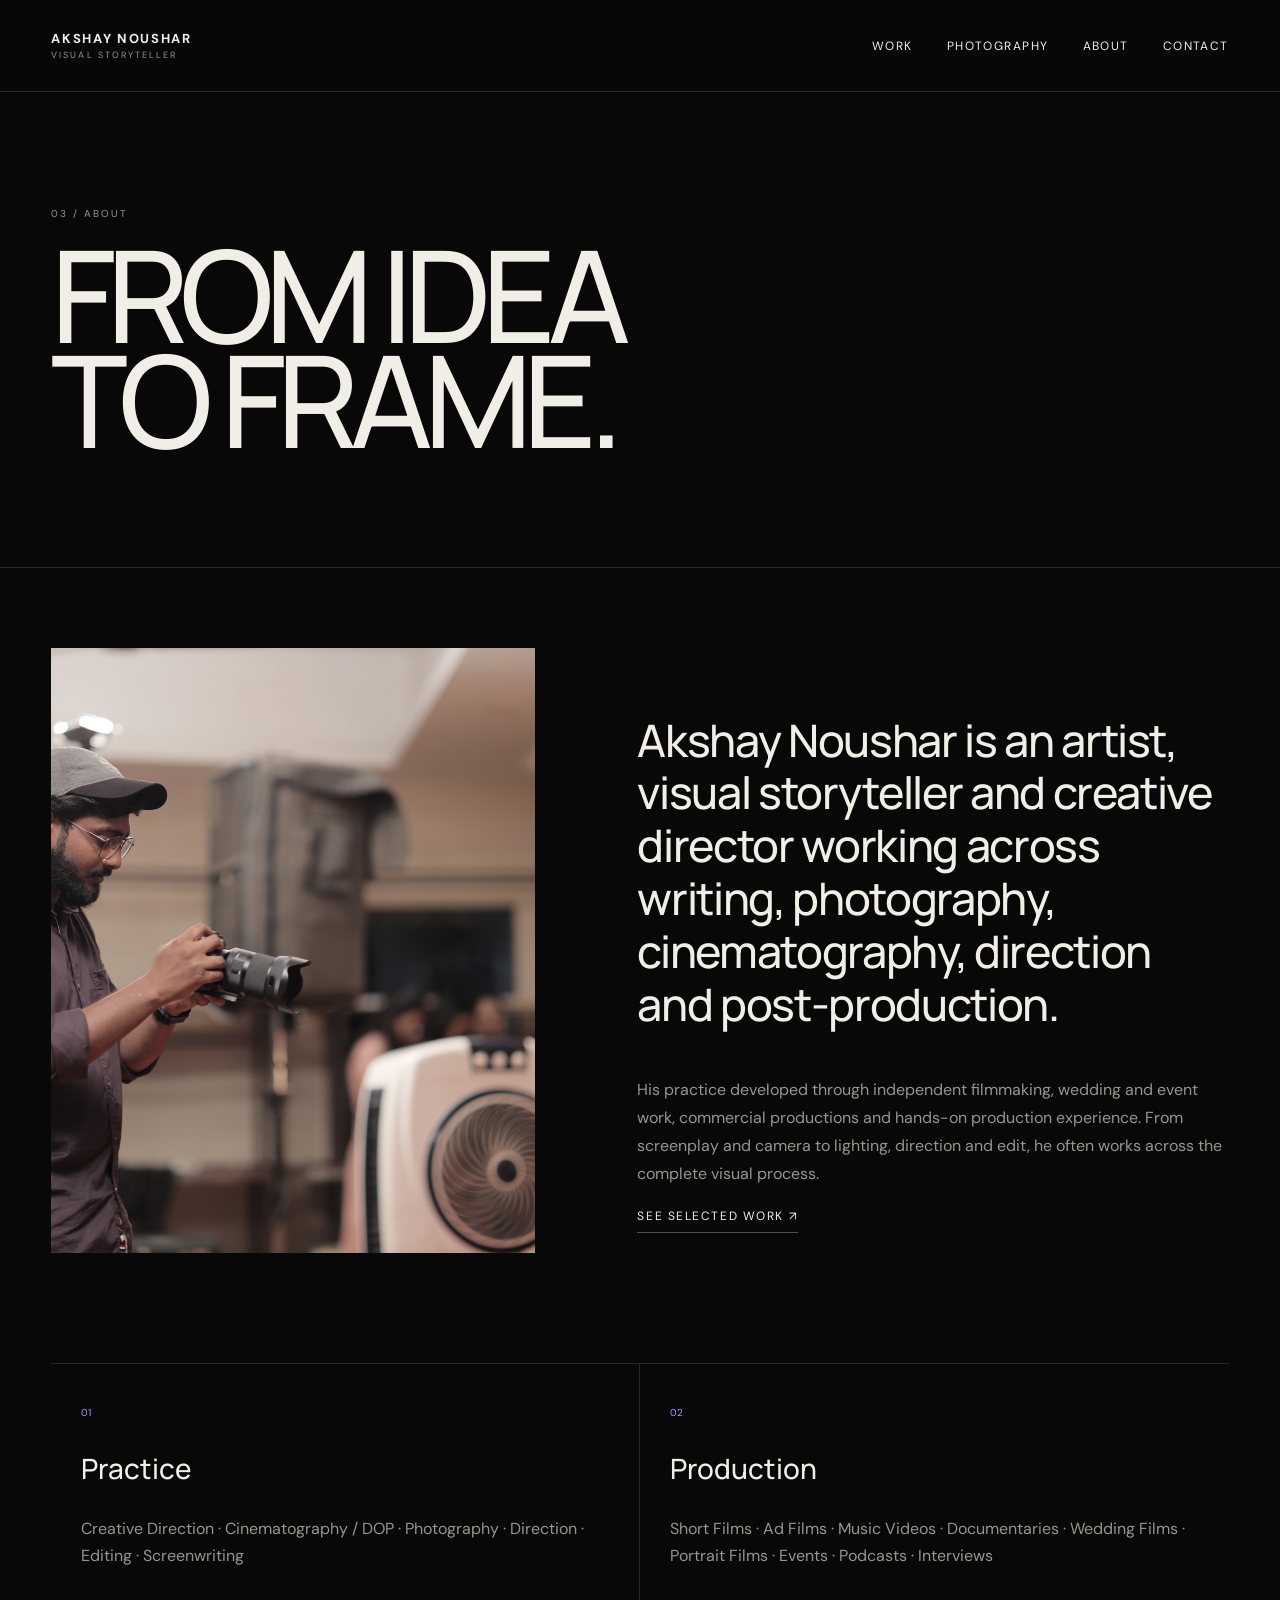
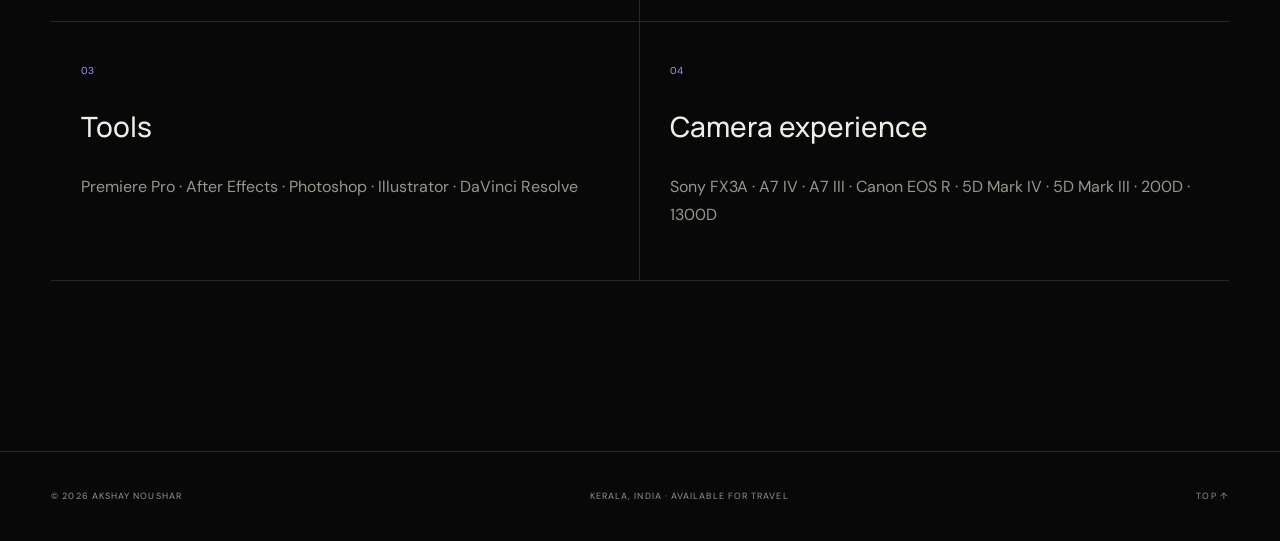
==== about/index.html @ 98ab6ee7 "Add files via upload" ====
<!doctype html>
<html lang="en">
<head>
<meta charset="utf-8">
<meta name="viewport" content="width=device-width,initial-scale=1">
<meta name="theme-color" content="#080808">
<title>About — Akshay Noushar</title>
<link rel="preconnect" href="https://fonts.googleapis.com">
<link rel="preconnect" href="https://fonts.gstatic.com" crossorigin>
<link href="https://fonts.googleapis.com/css2?family=DM+Sans:wght@400;500;600&family=Manrope:wght@400;500;600&display=swap" rel="stylesheet">
<link rel="stylesheet" href="../styles.css">
</head><body><div id='top'></div><header class="site-header">
<a class="brand" href="../index.html"><strong>AKSHAY NOUSHAR</strong><span>VISUAL STORYTELLER</span></a>
<button class="menu-toggle" type="button" aria-label="Toggle navigation" aria-expanded="false">MENU</button>
<nav>
<a href="../work/">Work</a>
<a href="../photography/">Photography</a>
<a href="../about/">About</a>
<a href="../contact/">Contact</a>
</nav>
</header>
<main class="page-shell"><section class="page-hero"><p class="kicker">03 / About</p><h1>FROM IDEA<br>TO FRAME.</h1></section>
<section class="about-editorial"><figure><img src="../assets/akshay-working.jpg" alt="Akshay Noushar working with a camera"></figure><div><p class="lead">Akshay Noushar is an artist, visual storyteller and creative director working across writing, photography, cinematography, direction and post-production.</p><p>His practice developed through independent filmmaking, wedding and event work, commercial productions and hands-on production experience. From screenplay and camera to lighting, direction and edit, he often works across the complete visual process.</p><a class="text-link" href="../work/">See selected work ↗</a></div></section>
<section class="practice-grid"><div><span>01</span><h3>Practice</h3><p>Creative Direction · Cinematography / DOP · Photography · Direction · Editing · Screenwriting</p></div><div><span>02</span><h3>Production</h3><p>Short Films · Ad Films · Music Videos · Documentaries · Wedding Films · Portrait Films · Events · Podcasts · Interviews</p></div><div><span>03</span><h3>Tools</h3><p>Premiere Pro · After Effects · Photoshop · Illustrator · DaVinci Resolve</p></div><div><span>04</span><h3>Camera experience</h3><p>Sony FX3A · A7 IV · A7 III · Canon EOS R · 5D Mark IV · 5D Mark III · 200D · 1300D</p></div></section>
</main><footer class="site-footer">
<span>© <span id="year"></span> Akshay Noushar</span>
<span>Kerala, India · Available for travel</span>
<a href="#top">TOP ↑</a>
</footer>
<script src="../script.js"></script>
</body></html>
---- styles.css ----
:root{--bg:#080808;--panel:#101010;--ink:#f1eee7;--muted:#99958d;--line:#292824;--accent:#a994ff;--pad:clamp(22px,4vw,64px)}
*{box-sizing:border-box}html{scroll-behavior:smooth}body{margin:0;background:var(--bg);color:var(--ink);font-family:"DM Sans",sans-serif}a{color:inherit;text-decoration:none}img{display:block;width:100%;object-fit:cover}button,input,select,textarea{font:inherit}
.site-header{height:92px;padding:0 var(--pad);display:flex;align-items:center;justify-content:space-between;border-bottom:1px solid var(--line);position:relative;z-index:10;background:rgba(8,8,8,.92);backdrop-filter:blur(16px)}.brand{display:grid;gap:2px}.brand strong{font-size:13px;letter-spacing:.13em}.brand span{font-size:9px;letter-spacing:.23em;color:var(--muted)}nav{display:flex;gap:34px;font-size:12px;text-transform:uppercase;letter-spacing:.12em}nav a:hover,.text-link:hover,.connect-link:hover{color:var(--accent)}.menu-toggle{display:none;background:none;border:0;color:var(--ink);font-size:11px;letter-spacing:.15em}
.kicker{font-size:10px;letter-spacing:.2em;text-transform:uppercase;color:var(--muted);margin:0 0 22px}.home-hero{min-height:calc(100vh - 92px);padding:clamp(42px,7vw,100px) var(--pad);display:grid;grid-template-columns:1.08fr .92fr;gap:7vw;align-items:center}.hero-copy h1,.page-hero h1{font-family:Manrope,sans-serif;font-size:clamp(60px,10vw,154px);line-height:.82;letter-spacing:-.07em;margin:0;font-weight:500}.hero-copy h1 span{color:var(--accent)}.hero-note{max-width:430px;color:#c4c0b8;font-size:clamp(16px,1.6vw,23px);line-height:1.5;margin:34px 0}.text-link{display:inline-flex;gap:12px;font-size:12px;letter-spacing:.13em;text-transform:uppercase;border-bottom:1px solid #555047;padding-bottom:8px}.hero-portrait{margin:0;align-self:stretch;min-height:520px;position:relative;overflow:hidden}.hero-portrait img{height:100%;filter:saturate(.8) contrast(1.03)}.hero-portrait:after{content:"";position:absolute;inset:0;background:linear-gradient(180deg,transparent 60%,rgba(0,0,0,.55))}.hero-portrait figcaption{position:absolute;bottom:20px;left:20px;z-index:2;font-size:9px;letter-spacing:.16em}
.discipline-strip{padding:24px var(--pad);border-block:1px solid var(--line);display:flex;justify-content:space-between;align-items:center;font-family:Manrope;font-size:clamp(17px,2.5vw,34px);letter-spacing:.05em}.discipline-strip i{font-style:normal;color:var(--accent);font-size:12px}
.selected{padding:clamp(80px,10vw,150px) var(--pad)}.section-intro{display:grid;grid-template-columns:1fr 1.4fr auto;align-items:end;gap:30px;margin-bottom:56px}.section-intro h2,.home-about h2,.connect-band h2,.photo-lead h2{font:500 clamp(38px,5.5vw,82px)/.98 Manrope;margin:0;letter-spacing:-.045em}.feature-grid{display:grid;grid-template-columns:1fr 1fr;gap:44px 24px}.feature-card{display:block}.feature-card img{aspect-ratio:16/10;transition:transform .55s ease;filter:saturate(.88)}.feature-card:hover img{transform:scale(1.015)}.feature-card>div{padding-top:18px}.feature-card small,.project-card small{color:var(--muted);text-transform:uppercase;letter-spacing:.14em;font-size:9px}.feature-card h3{font:500 clamp(25px,3vw,42px) Manrope;margin:7px 0}.feature-card p,.project-card p{margin:0;color:var(--muted)}.feature-wide{grid-column:1/-1}.feature-wide img{aspect-ratio:2/1}
.home-about{border-top:1px solid var(--line);padding:clamp(80px,10vw,150px) var(--pad);display:grid;grid-template-columns:.7fr 2fr;gap:6vw}.home-about>div{display:grid;grid-template-columns:1.2fr 1fr;gap:40px}.home-about p:not(.kicker){color:#b8b4ad;line-height:1.7;max-width:560px}.connect-band{padding:clamp(90px,12vw,180px) var(--pad);border-top:1px solid var(--line);text-align:center}.connect-band h2{margin-bottom:46px}.connect-link{display:inline-flex;gap:18px;border:1px solid #47443e;border-radius:999px;padding:18px 26px;font-size:11px;letter-spacing:.15em}
.page-shell{padding-bottom:80px}.page-hero{padding:clamp(70px,9vw,140px) var(--pad) clamp(70px,9vw,120px);border-bottom:1px solid var(--line)}.page-hero p:last-child{max-width:540px;color:var(--muted);line-height:1.6;margin:40px 0 0}.project-grid{padding:70px var(--pad);display:grid;grid-template-columns:repeat(2,1fr);gap:64px 24px}.project-image{position:relative;overflow:hidden}.project-image img{aspect-ratio:16/10;transition:transform .45s}.project-card:hover .project-image img{transform:scale(1.018)}.project-image span{position:absolute;top:16px;left:16px;font-size:10px;letter-spacing:.12em}.project-card h2{font:500 clamp(26px,3vw,45px) Manrope;margin:8px 0}.project-card small{display:block;margin-top:18px}.archive-card{min-height:420px;border:1px solid var(--line);padding:28px;display:flex;flex-direction:column;justify-content:flex-end}.archive-mark{font:500 clamp(70px,9vw,140px) Manrope;color:#272621;margin-bottom:auto;display:flex;justify-content:space-between}.archive-mark b{font-size:30px;color:var(--accent)}
.photo-lead{padding:80px var(--pad);display:grid;grid-template-columns:1.25fr .75fr;gap:7vw;align-items:center}.photo-lead img{aspect-ratio:1.2/1}.photo-lead p:not(.kicker){color:var(--muted);line-height:1.7}.photo-triptych{padding:0 var(--pad) 100px;display:grid;grid-template-columns:1fr 1.3fr 1fr;gap:16px;align-items:end}.photo-triptych img{aspect-ratio:3/4}.photo-triptych img:nth-child(2){aspect-ratio:4/5}
.about-editorial{padding:80px var(--pad);display:grid;grid-template-columns:.9fr 1.1fr;gap:8vw;align-items:center}.about-editorial figure{margin:0}.about-editorial img{aspect-ratio:4/5}.about-editorial .lead{font:500 clamp(25px,3.5vw,50px)/1.18 Manrope;letter-spacing:-.03em}.about-editorial p:not(.lead){color:var(--muted);line-height:1.75}.practice-grid{border-top:1px solid var(--line);margin:30px var(--pad) 90px;display:grid;grid-template-columns:repeat(2,1fr)}.practice-grid>div{padding:36px 30px;border-bottom:1px solid var(--line)}.practice-grid>div:nth-child(odd){border-right:1px solid var(--line)}.practice-grid span{color:var(--accent);font-size:10px}.practice-grid h3{font:500 28px Manrope}.practice-grid p{color:var(--muted);line-height:1.7}
.contact-layout{padding:80px var(--pad);display:grid;grid-template-columns:.8fr 1.2fr;gap:8vw}.contact-details{display:flex;flex-direction:column;gap:18px}.contact-details img{aspect-ratio:4/5;margin-bottom:20px}.contact-details a,.contact-details span{font-size:13px;color:#c7c3bb}.enquiry-form{display:grid;gap:24px}.enquiry-form label{display:grid;gap:8px;font-size:10px;text-transform:uppercase;letter-spacing:.13em;color:var(--muted)}.enquiry-form input,.enquiry-form select,.enquiry-form textarea{width:100%;background:transparent;color:var(--ink);border:0;border-bottom:1px solid #45423c;padding:12px 0;outline:none}.enquiry-form textarea{resize:vertical}.enquiry-form button{justify-self:start;border:1px solid #555148;background:transparent;color:var(--ink);border-radius:999px;padding:16px 24px;font-size:10px;letter-spacing:.15em;cursor:pointer}.form-status{font-size:12px;color:var(--muted)}
.site-footer{border-top:1px solid var(--line);min-height:90px;padding:0 var(--pad);display:flex;align-items:center;justify-content:space-between;color:var(--muted);font-size:9px;letter-spacing:.12em;text-transform:uppercase}
@media(max-width:800px){.site-header{height:76px}.menu-toggle{display:block}nav{display:none;position:absolute;top:76px;left:0;right:0;background:#0b0b0b;padding:28px var(--pad);border-bottom:1px solid var(--line);flex-direction:column;gap:22px}body.menu-open nav{display:flex}.home-hero{grid-template-columns:1fr;min-height:auto}.hero-portrait{min-height:470px}.discipline-strip{gap:10px}.section-intro{grid-template-columns:1fr}.feature-grid,.project-grid{grid-template-columns:1fr}.feature-wide{grid-column:auto}.home-about,.home-about>div,.photo-lead,.about-editorial,.contact-layout{grid-template-columns:1fr}.photo-triptych{grid-template-columns:1fr 1fr}.photo-triptych img:last-child{display:none}.practice-grid{grid-template-columns:1fr}.practice-grid>div:nth-child(odd){border-right:0}.site-footer{gap:14px;flex-wrap:wrap;padding-block:25px}.page-hero h1{font-size:clamp(56px,18vw,100px)}}
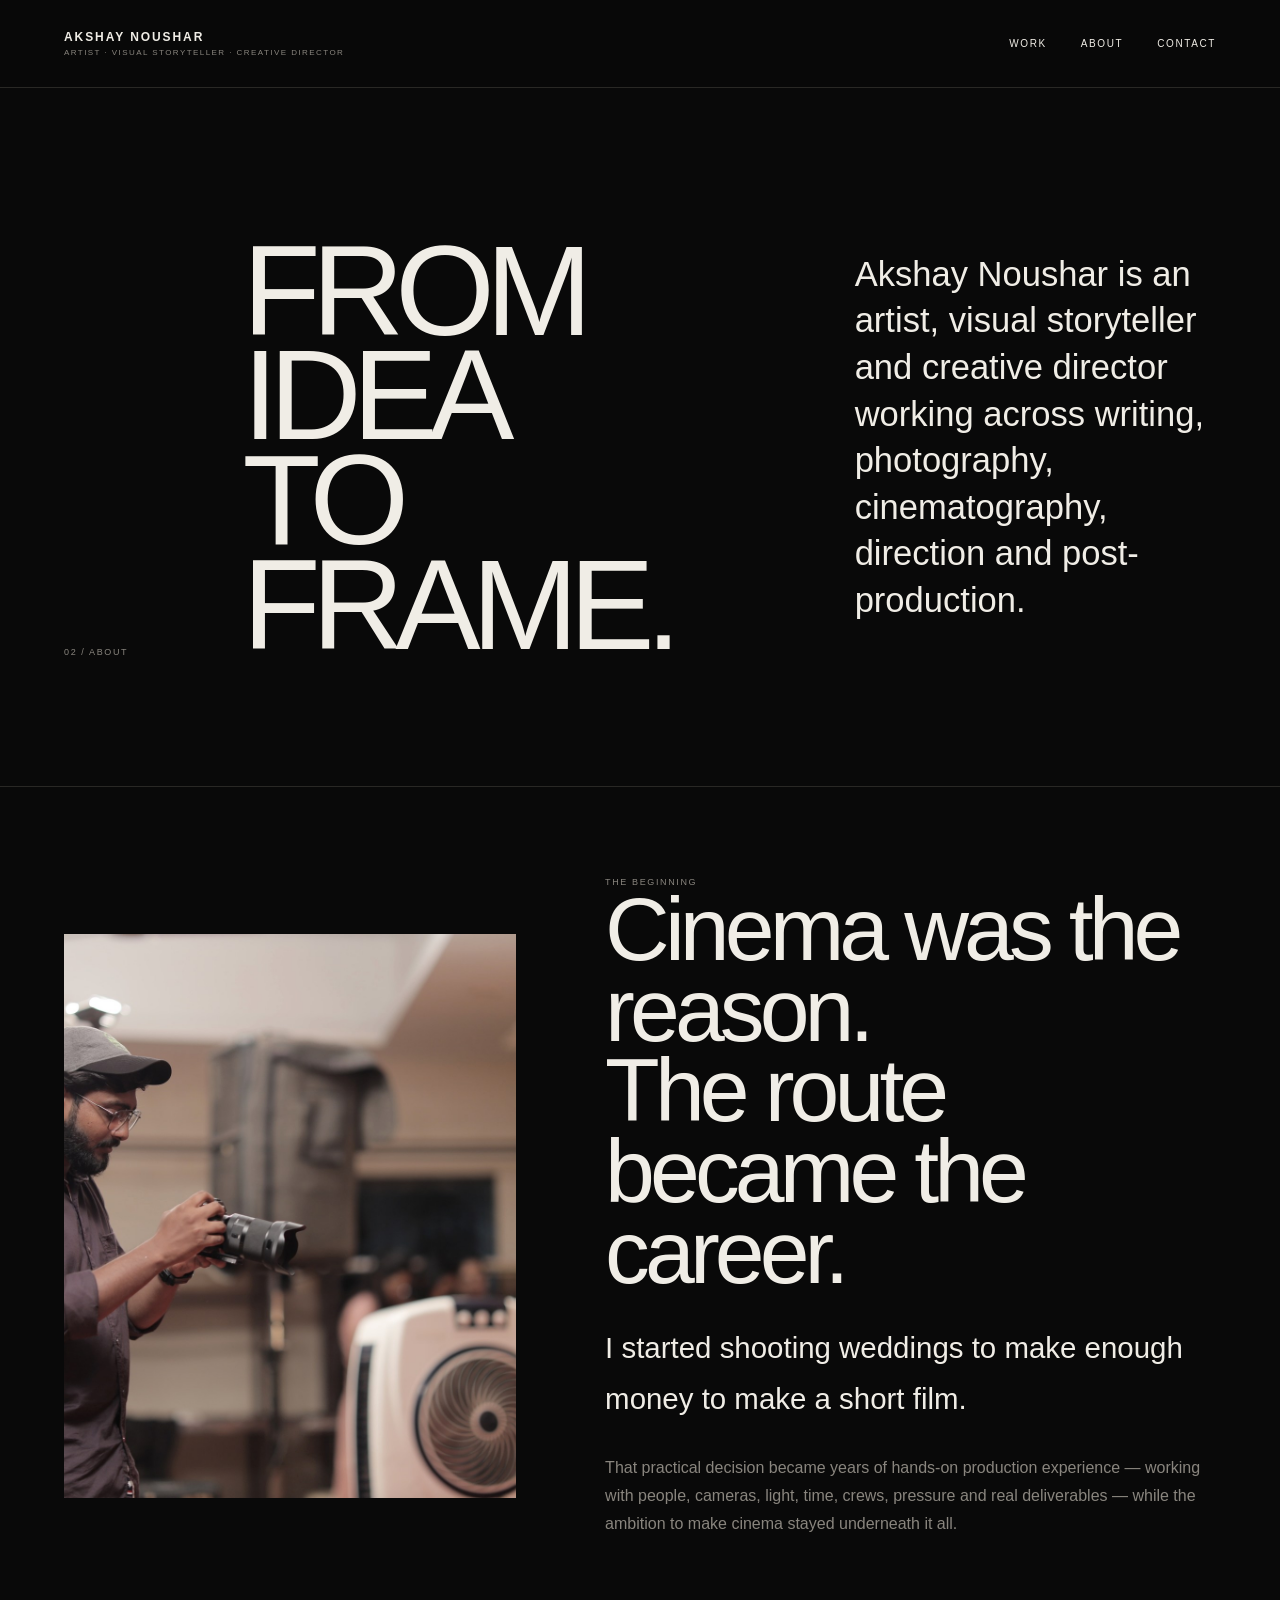
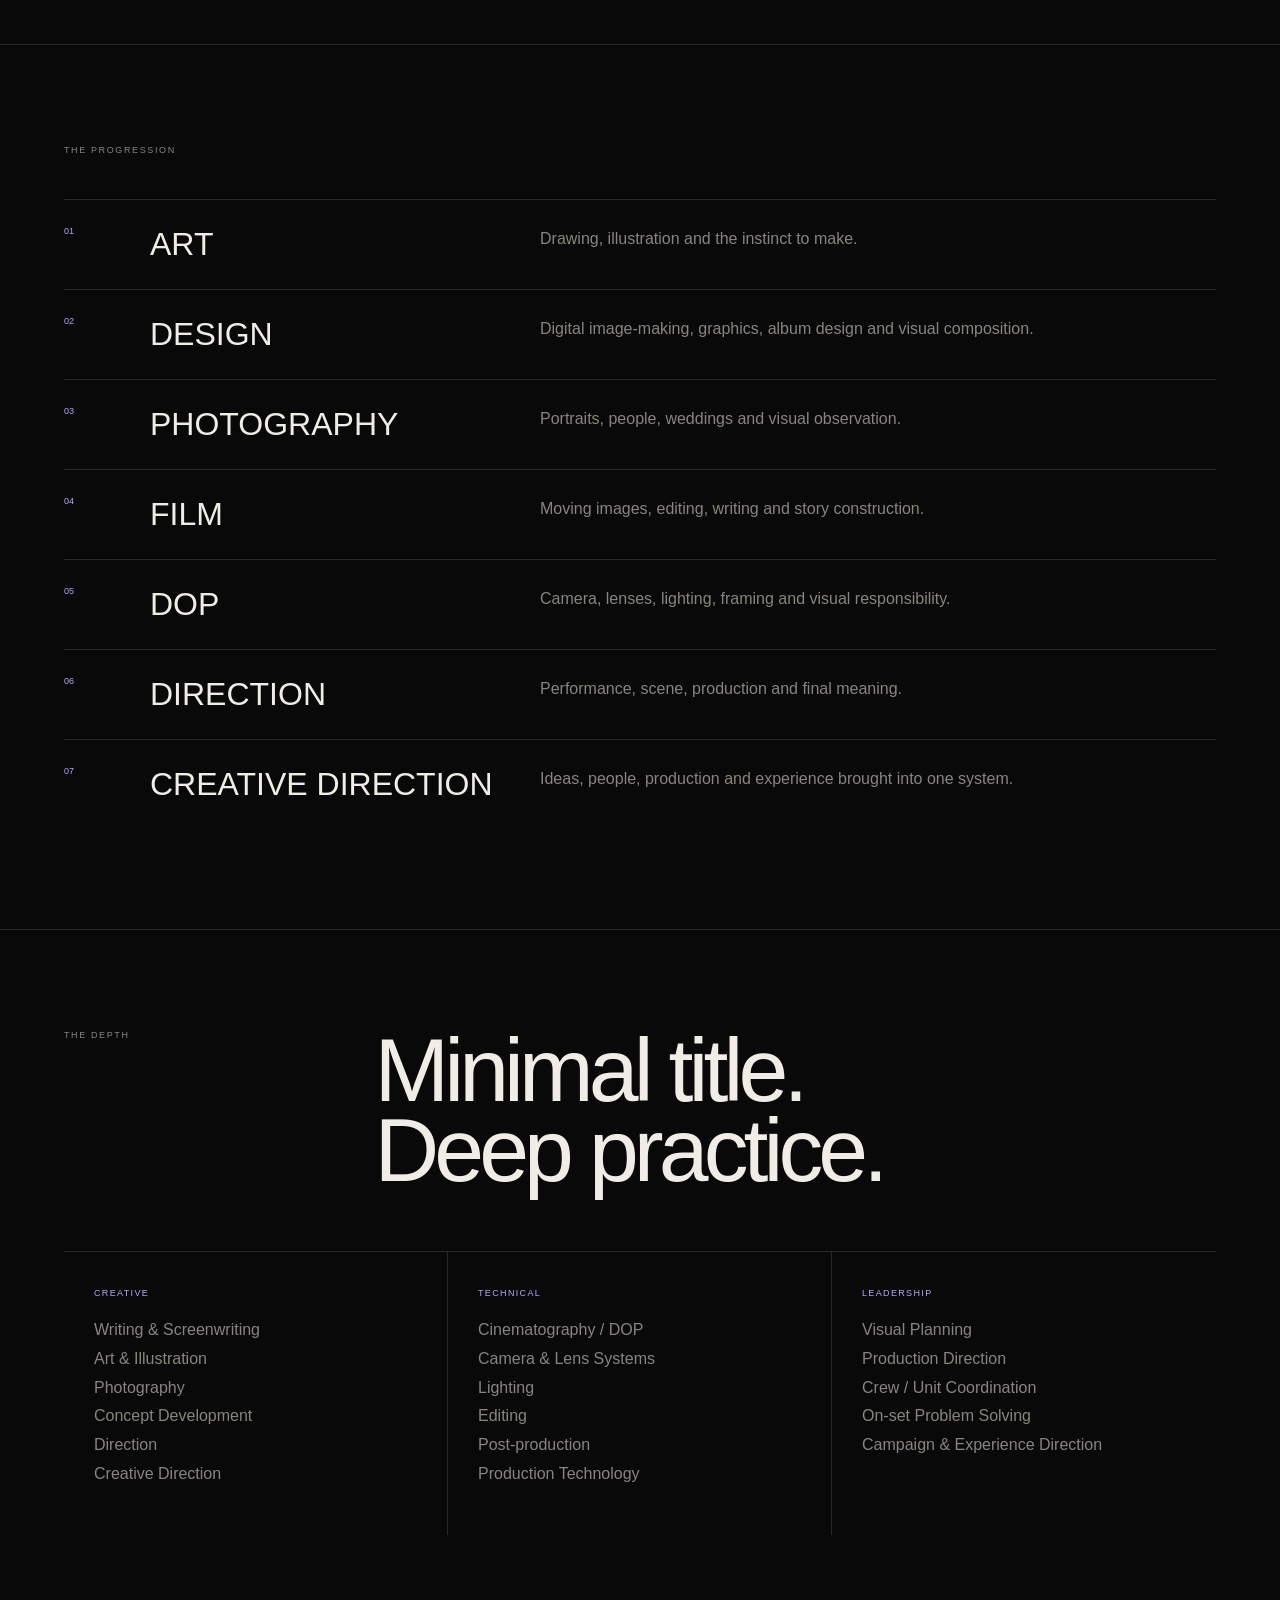
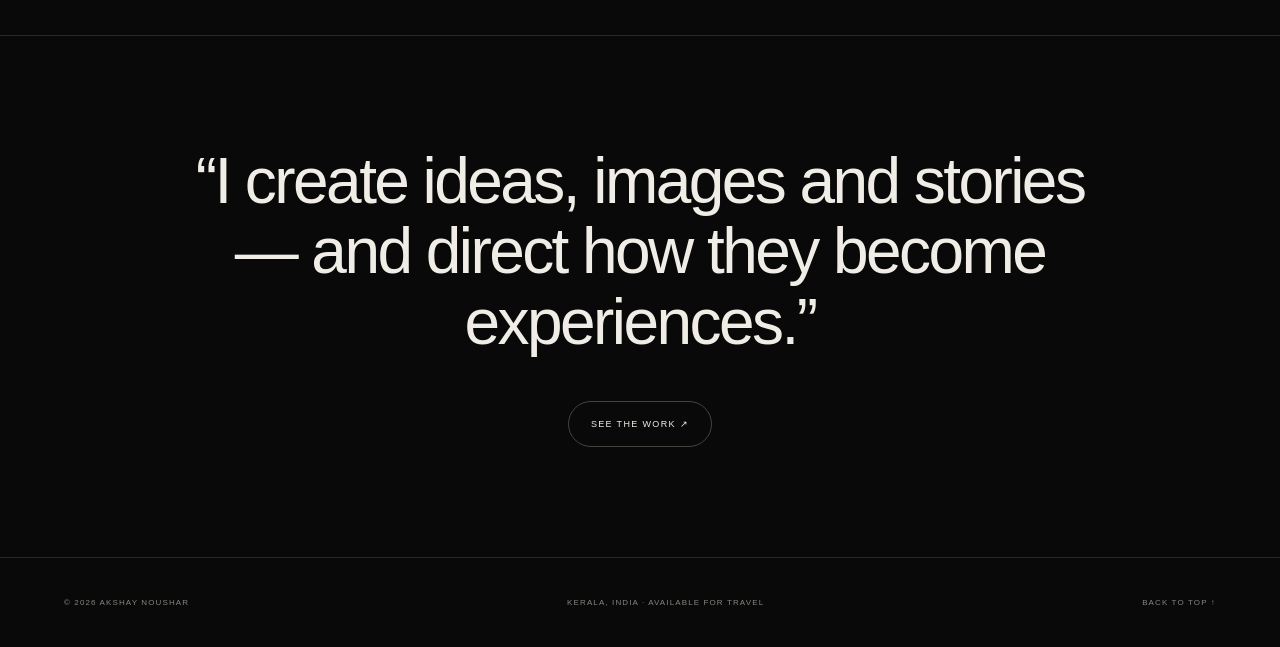
==== commit 16bfdb46: "Add files via upload" ====
--- a/about/index.html
+++ b/about/index.html
@@ -3,29 +3,70 @@
 <head>
 <meta charset="utf-8">
 <meta name="viewport" content="width=device-width,initial-scale=1">
-<meta name="theme-color" content="#080808">
+<meta name="theme-color" content="#090909">
+<meta name="description" content="Akshay Noushar — Artist, Visual Storyteller & Creative Director.">
 <title>About — Akshay Noushar</title>
-<link rel="preconnect" href="https://fonts.googleapis.com">
-<link rel="preconnect" href="https://fonts.gstatic.com" crossorigin>
-<link href="https://fonts.googleapis.com/css2?family=DM+Sans:wght@400;500;600&family=Manrope:wght@400;500;600&display=swap" rel="stylesheet">
 <link rel="stylesheet" href="../styles.css">
 </head><body><div id='top'></div><header class="site-header">
-<a class="brand" href="../index.html"><strong>AKSHAY NOUSHAR</strong><span>VISUAL STORYTELLER</span></a>
-<button class="menu-toggle" type="button" aria-label="Toggle navigation" aria-expanded="false">MENU</button>
-<nav>
+<a class="identity" href="../index.html" aria-label="Akshay Noushar home">
+<span class="identity-name">AKSHAY NOUSHAR</span>
+<span class="identity-role">ARTIST · VISUAL STORYTELLER · CREATIVE DIRECTOR</span>
+</a>
+<button class="menu-toggle" type="button" aria-expanded="false" aria-label="Open navigation">MENU</button>
+<nav class="main-nav" aria-label="Primary navigation">
 <a href="../work/">Work</a>
-<a href="../photography/">Photography</a>
 <a href="../about/">About</a>
 <a href="../contact/">Contact</a>
 </nav>
 </header>
-<main class="page-shell"><section class="page-hero"><p class="kicker">03 / About</p><h1>FROM IDEA<br>TO FRAME.</h1></section>
-<section class="about-editorial"><figure><img src="../assets/akshay-working.jpg" alt="Akshay Noushar working with a camera"></figure><div><p class="lead">Akshay Noushar is an artist, visual storyteller and creative director working across writing, photography, cinematography, direction and post-production.</p><p>His practice developed through independent filmmaking, wedding and event work, commercial productions and hands-on production experience. From screenplay and camera to lighting, direction and edit, he often works across the complete visual process.</p><a class="text-link" href="../work/">See selected work ↗</a></div></section>
-<section class="practice-grid"><div><span>01</span><h3>Practice</h3><p>Creative Direction · Cinematography / DOP · Photography · Direction · Editing · Screenwriting</p></div><div><span>02</span><h3>Production</h3><p>Short Films · Ad Films · Music Videos · Documentaries · Wedding Films · Portrait Films · Events · Podcasts · Interviews</p></div><div><span>03</span><h3>Tools</h3><p>Premiere Pro · After Effects · Photoshop · Illustrator · DaVinci Resolve</p></div><div><span>04</span><h3>Camera experience</h3><p>Sony FX3A · A7 IV · A7 III · Canon EOS R · 5D Mark IV · 5D Mark III · 200D · 1300D</p></div></section>
+<main class="page">
+<section class="page-intro about-intro">
+<p class="section-index">02 / ABOUT</p>
+<h1>FROM IDEA<br>TO FRAME.</h1>
+<div><p class="big-copy">Akshay Noushar is an artist, visual storyteller and creative director working across writing, photography, cinematography, direction and post-production.</p></div>
+</section>
+
+<section class="origin-story">
+<figure><img src="../assets/akshay-working.jpg" alt="Akshay Noushar working with a camera"></figure>
+<div>
+<p class="section-index">THE BEGINNING</p>
+<h2>Cinema was the reason.<br>The route became the career.</h2>
+<p>I started shooting weddings to make enough money to make a short film.</p>
+<p>That practical decision became years of hands-on production experience — working with people, cameras, light, time, crews, pressure and real deliverables — while the ambition to make cinema stayed underneath it all.</p>
+</div>
+</section>
+
+<section class="journey-full">
+<p class="section-index">THE PROGRESSION</p>
+<div class="timeline">
+<div><span>01</span><strong>ART</strong><p>Drawing, illustration and the instinct to make.</p></div>
+<div><span>02</span><strong>DESIGN</strong><p>Digital image-making, graphics, album design and visual composition.</p></div>
+<div><span>03</span><strong>PHOTOGRAPHY</strong><p>Portraits, people, weddings and visual observation.</p></div>
+<div><span>04</span><strong>FILM</strong><p>Moving images, editing, writing and story construction.</p></div>
+<div><span>05</span><strong>DOP</strong><p>Camera, lenses, lighting, framing and visual responsibility.</p></div>
+<div><span>06</span><strong>DIRECTION</strong><p>Performance, scene, production and final meaning.</p></div>
+<div><span>07</span><strong>CREATIVE DIRECTION</strong><p>Ideas, people, production and experience brought into one system.</p></div>
+</div>
+</section>
+
+<section class="practice-depth">
+<div class="practice-title"><p class="section-index">THE DEPTH</p><h2>Minimal title.<br>Deep practice.</h2></div>
+<div class="practice-columns">
+<div><span>CREATIVE</span><p>Writing &amp; Screenwriting<br>Art &amp; Illustration<br>Photography<br>Concept Development<br>Direction<br>Creative Direction</p></div>
+<div><span>TECHNICAL</span><p>Cinematography / DOP<br>Camera &amp; Lens Systems<br>Lighting<br>Editing<br>Post-production<br>Production Technology</p></div>
+<div><span>LEADERSHIP</span><p>Visual Planning<br>Production Direction<br>Crew / Unit Coordination<br>On-set Problem Solving<br>Campaign &amp; Experience Direction</p></div>
+</div>
+</section>
+
+<section class="about-close">
+<blockquote>“I create ideas, images and stories — and direct how they become experiences.”</blockquote>
+<a class="pill-link" href="../work/">SEE THE WORK ↗</a>
+</section>
 </main><footer class="site-footer">
-<span>© <span id="year"></span> Akshay Noushar</span>
-<span>Kerala, India · Available for travel</span>
-<a href="#top">TOP ↑</a>
+<div>© <span data-year></span> AKSHAY NOUSHAR</div>
+<div>KERALA, INDIA · AVAILABLE FOR TRAVEL</div>
+<a href="#top">BACK TO TOP ↑</a>
 </footer>
 <script src="../script.js"></script>
-</body></html>+</body>
+</html>
--- a/styles.css
+++ b/styles.css
@@ -1,14 +1,14 @@
 
-:root{--bg:#080808;--panel:#101010;--ink:#f1eee7;--muted:#99958d;--line:#292824;--accent:#a994ff;--pad:clamp(22px,4vw,64px)}
-*{box-sizing:border-box}html{scroll-behavior:smooth}body{margin:0;background:var(--bg);color:var(--ink);font-family:"DM Sans",sans-serif}a{color:inherit;text-decoration:none}img{display:block;width:100%;object-fit:cover}button,input,select,textarea{font:inherit}
-.site-header{height:92px;padding:0 var(--pad);display:flex;align-items:center;justify-content:space-between;border-bottom:1px solid var(--line);position:relative;z-index:10;background:rgba(8,8,8,.92);backdrop-filter:blur(16px)}.brand{display:grid;gap:2px}.brand strong{font-size:13px;letter-spacing:.13em}.brand span{font-size:9px;letter-spacing:.23em;color:var(--muted)}nav{display:flex;gap:34px;font-size:12px;text-transform:uppercase;letter-spacing:.12em}nav a:hover,.text-link:hover,.connect-link:hover{color:var(--accent)}.menu-toggle{display:none;background:none;border:0;color:var(--ink);font-size:11px;letter-spacing:.15em}
-.kicker{font-size:10px;letter-spacing:.2em;text-transform:uppercase;color:var(--muted);margin:0 0 22px}.home-hero{min-height:calc(100vh - 92px);padding:clamp(42px,7vw,100px) var(--pad);display:grid;grid-template-columns:1.08fr .92fr;gap:7vw;align-items:center}.hero-copy h1,.page-hero h1{font-family:Manrope,sans-serif;font-size:clamp(60px,10vw,154px);line-height:.82;letter-spacing:-.07em;margin:0;font-weight:500}.hero-copy h1 span{color:var(--accent)}.hero-note{max-width:430px;color:#c4c0b8;font-size:clamp(16px,1.6vw,23px);line-height:1.5;margin:34px 0}.text-link{display:inline-flex;gap:12px;font-size:12px;letter-spacing:.13em;text-transform:uppercase;border-bottom:1px solid #555047;padding-bottom:8px}.hero-portrait{margin:0;align-self:stretch;min-height:520px;position:relative;overflow:hidden}.hero-portrait img{height:100%;filter:saturate(.8) contrast(1.03)}.hero-portrait:after{content:"";position:absolute;inset:0;background:linear-gradient(180deg,transparent 60%,rgba(0,0,0,.55))}.hero-portrait figcaption{position:absolute;bottom:20px;left:20px;z-index:2;font-size:9px;letter-spacing:.16em}
-.discipline-strip{padding:24px var(--pad);border-block:1px solid var(--line);display:flex;justify-content:space-between;align-items:center;font-family:Manrope;font-size:clamp(17px,2.5vw,34px);letter-spacing:.05em}.discipline-strip i{font-style:normal;color:var(--accent);font-size:12px}
-.selected{padding:clamp(80px,10vw,150px) var(--pad)}.section-intro{display:grid;grid-template-columns:1fr 1.4fr auto;align-items:end;gap:30px;margin-bottom:56px}.section-intro h2,.home-about h2,.connect-band h2,.photo-lead h2{font:500 clamp(38px,5.5vw,82px)/.98 Manrope;margin:0;letter-spacing:-.045em}.feature-grid{display:grid;grid-template-columns:1fr 1fr;gap:44px 24px}.feature-card{display:block}.feature-card img{aspect-ratio:16/10;transition:transform .55s ease;filter:saturate(.88)}.feature-card:hover img{transform:scale(1.015)}.feature-card>div{padding-top:18px}.feature-card small,.project-card small{color:var(--muted);text-transform:uppercase;letter-spacing:.14em;font-size:9px}.feature-card h3{font:500 clamp(25px,3vw,42px) Manrope;margin:7px 0}.feature-card p,.project-card p{margin:0;color:var(--muted)}.feature-wide{grid-column:1/-1}.feature-wide img{aspect-ratio:2/1}
-.home-about{border-top:1px solid var(--line);padding:clamp(80px,10vw,150px) var(--pad);display:grid;grid-template-columns:.7fr 2fr;gap:6vw}.home-about>div{display:grid;grid-template-columns:1.2fr 1fr;gap:40px}.home-about p:not(.kicker){color:#b8b4ad;line-height:1.7;max-width:560px}.connect-band{padding:clamp(90px,12vw,180px) var(--pad);border-top:1px solid var(--line);text-align:center}.connect-band h2{margin-bottom:46px}.connect-link{display:inline-flex;gap:18px;border:1px solid #47443e;border-radius:999px;padding:18px 26px;font-size:11px;letter-spacing:.15em}
-.page-shell{padding-bottom:80px}.page-hero{padding:clamp(70px,9vw,140px) var(--pad) clamp(70px,9vw,120px);border-bottom:1px solid var(--line)}.page-hero p:last-child{max-width:540px;color:var(--muted);line-height:1.6;margin:40px 0 0}.project-grid{padding:70px var(--pad);display:grid;grid-template-columns:repeat(2,1fr);gap:64px 24px}.project-image{position:relative;overflow:hidden}.project-image img{aspect-ratio:16/10;transition:transform .45s}.project-card:hover .project-image img{transform:scale(1.018)}.project-image span{position:absolute;top:16px;left:16px;font-size:10px;letter-spacing:.12em}.project-card h2{font:500 clamp(26px,3vw,45px) Manrope;margin:8px 0}.project-card small{display:block;margin-top:18px}.archive-card{min-height:420px;border:1px solid var(--line);padding:28px;display:flex;flex-direction:column;justify-content:flex-end}.archive-mark{font:500 clamp(70px,9vw,140px) Manrope;color:#272621;margin-bottom:auto;display:flex;justify-content:space-between}.archive-mark b{font-size:30px;color:var(--accent)}
-.photo-lead{padding:80px var(--pad);display:grid;grid-template-columns:1.25fr .75fr;gap:7vw;align-items:center}.photo-lead img{aspect-ratio:1.2/1}.photo-lead p:not(.kicker){color:var(--muted);line-height:1.7}.photo-triptych{padding:0 var(--pad) 100px;display:grid;grid-template-columns:1fr 1.3fr 1fr;gap:16px;align-items:end}.photo-triptych img{aspect-ratio:3/4}.photo-triptych img:nth-child(2){aspect-ratio:4/5}
-.about-editorial{padding:80px var(--pad);display:grid;grid-template-columns:.9fr 1.1fr;gap:8vw;align-items:center}.about-editorial figure{margin:0}.about-editorial img{aspect-ratio:4/5}.about-editorial .lead{font:500 clamp(25px,3.5vw,50px)/1.18 Manrope;letter-spacing:-.03em}.about-editorial p:not(.lead){color:var(--muted);line-height:1.75}.practice-grid{border-top:1px solid var(--line);margin:30px var(--pad) 90px;display:grid;grid-template-columns:repeat(2,1fr)}.practice-grid>div{padding:36px 30px;border-bottom:1px solid var(--line)}.practice-grid>div:nth-child(odd){border-right:1px solid var(--line)}.practice-grid span{color:var(--accent);font-size:10px}.practice-grid h3{font:500 28px Manrope}.practice-grid p{color:var(--muted);line-height:1.7}
-.contact-layout{padding:80px var(--pad);display:grid;grid-template-columns:.8fr 1.2fr;gap:8vw}.contact-details{display:flex;flex-direction:column;gap:18px}.contact-details img{aspect-ratio:4/5;margin-bottom:20px}.contact-details a,.contact-details span{font-size:13px;color:#c7c3bb}.enquiry-form{display:grid;gap:24px}.enquiry-form label{display:grid;gap:8px;font-size:10px;text-transform:uppercase;letter-spacing:.13em;color:var(--muted)}.enquiry-form input,.enquiry-form select,.enquiry-form textarea{width:100%;background:transparent;color:var(--ink);border:0;border-bottom:1px solid #45423c;padding:12px 0;outline:none}.enquiry-form textarea{resize:vertical}.enquiry-form button{justify-self:start;border:1px solid #555148;background:transparent;color:var(--ink);border-radius:999px;padding:16px 24px;font-size:10px;letter-spacing:.15em;cursor:pointer}.form-status{font-size:12px;color:var(--muted)}
-.site-footer{border-top:1px solid var(--line);min-height:90px;padding:0 var(--pad);display:flex;align-items:center;justify-content:space-between;color:var(--muted);font-size:9px;letter-spacing:.12em;text-transform:uppercase}
-@media(max-width:800px){.site-header{height:76px}.menu-toggle{display:block}nav{display:none;position:absolute;top:76px;left:0;right:0;background:#0b0b0b;padding:28px var(--pad);border-bottom:1px solid var(--line);flex-direction:column;gap:22px}body.menu-open nav{display:flex}.home-hero{grid-template-columns:1fr;min-height:auto}.hero-portrait{min-height:470px}.discipline-strip{gap:10px}.section-intro{grid-template-columns:1fr}.feature-grid,.project-grid{grid-template-columns:1fr}.feature-wide{grid-column:auto}.home-about,.home-about>div,.photo-lead,.about-editorial,.contact-layout{grid-template-columns:1fr}.photo-triptych{grid-template-columns:1fr 1fr}.photo-triptych img:last-child{display:none}.practice-grid{grid-template-columns:1fr}.practice-grid>div:nth-child(odd){border-right:0}.site-footer{gap:14px;flex-wrap:wrap;padding-block:25px}.page-hero h1{font-size:clamp(56px,18vw,100px)}}
+:root{--bg:#090909;--bg2:#0d0d0d;--ink:#f0ede6;--soft:#c8c3ba;--muted:#89857e;--line:#292825;--accent:#b7a5ff;--pad:clamp(22px,5vw,78px)}
+*{box-sizing:border-box}html{scroll-behavior:smooth}body{margin:0;background:var(--bg);color:var(--ink);font-family:Arial,Helvetica,sans-serif;-webkit-font-smoothing:antialiased}a{color:inherit;text-decoration:none}img{width:100%;display:block;object-fit:cover}button,input,textarea,select{font:inherit}.site-header{height:88px;padding:0 var(--pad);display:flex;align-items:center;justify-content:space-between;border-bottom:1px solid var(--line);position:sticky;top:0;background:rgba(9,9,9,.9);backdrop-filter:blur(16px);z-index:20}.identity{display:grid;gap:4px}.identity-name{font-size:12px;font-weight:700;letter-spacing:.16em}.identity-role{font-size:8px;letter-spacing:.18em;color:var(--muted)}.main-nav{display:flex;gap:34px}.main-nav a,.menu-toggle{font-size:10px;letter-spacing:.16em;text-transform:uppercase}.main-nav a:hover,.line-link:hover{color:var(--accent)}.menu-toggle{display:none;background:none;border:0;color:var(--ink)}
+.eyebrow,.section-index{margin:0;font-size:9px;line-height:1.3;letter-spacing:.18em;text-transform:uppercase;color:var(--muted)}.hero{min-height:calc(100vh - 88px);display:grid;grid-template-columns:1.08fr .92fr;border-bottom:1px solid var(--line)}.hero-type{padding:clamp(48px,8vw,118px) var(--pad);display:flex;flex-direction:column;justify-content:center}.hero h1{margin:26px 0 34px;font-size:clamp(70px,10vw,160px);line-height:.78;letter-spacing:-.075em;font-weight:500}.hero h1 span{display:block}.hero h1 span:nth-child(2){color:var(--accent)}.hero-statement{max-width:560px;font-size:clamp(17px,1.7vw,25px);line-height:1.5;color:var(--soft);margin:0 0 34px}.hero-actions{display:flex;gap:28px;flex-wrap:wrap}.line-link{font-size:10px;letter-spacing:.14em;border-bottom:1px solid #55514b;padding-bottom:7px}.line-link.quiet{color:var(--muted)}.hero-image{margin:0;position:relative;overflow:hidden;min-height:570px}.hero-image img{height:100%;filter:saturate(.78) contrast(1.05)}.hero-image:after{content:"";position:absolute;inset:0;background:linear-gradient(180deg,transparent 55%,rgba(0,0,0,.68))}.hero-image figcaption{position:absolute;z-index:2;left:24px;right:24px;bottom:22px;display:flex;justify-content:space-between;gap:20px;font-size:8px;letter-spacing:.14em}
+.manifesto{padding:clamp(90px,12vw,180px) var(--pad);border-bottom:1px solid var(--line)}.manifesto-copy{margin:42px 0;font-size:clamp(38px,6vw,88px);line-height:1.02;letter-spacing:-.045em}.manifesto-copy p{margin:.08em 0}.manifesto-copy em{font-style:normal;color:var(--accent)}.manifesto-meta{text-align:right;color:var(--muted);font-size:10px;letter-spacing:.12em;text-transform:uppercase}
+.selected-work{padding:clamp(85px,10vw,150px) var(--pad);border-bottom:1px solid var(--line)}.section-heading{display:grid;grid-template-columns:.6fr 1.4fr 1fr;gap:30px;align-items:end;margin-bottom:58px}.section-heading h2,.journey-tease h2,.connect-home h2,.origin-story h2,.practice-title h2,.photo-feature h2{font-size:clamp(48px,7vw,100px);font-weight:500;line-height:.9;letter-spacing:-.055em;margin:0}.section-heading>p:last-child{color:var(--muted);line-height:1.6;max-width:420px}.work-showcase{display:grid;grid-template-columns:1fr 1fr;gap:48px 22px}.work-card-large{grid-column:1/-1}.media{position:relative;overflow:hidden;background:#111}.work-card-large .media img{aspect-ratio:2.05/1}.work-card:not(.work-card-large) .media img,.archive-card .media img{aspect-ratio:1.55/1}.media img{transition:transform .5s ease;filter:saturate(.86)}.work-card:hover .media img,.archive-card:hover .media img{transform:scale(1.015)}.work-no{position:absolute;left:16px;top:16px;font-size:9px;letter-spacing:.14em}.media-type{position:absolute;right:16px;top:16px;font-size:8px;letter-spacing:.14em;background:rgba(0,0,0,.5);padding:8px 10px;border-radius:999px}.work-info{padding-top:18px}.work-info>span{font-size:8px;letter-spacing:.16em;color:var(--muted)}.work-info h3,.work-info h2{margin:7px 0 5px;font-size:clamp(26px,3vw,44px);font-weight:500;letter-spacing:-.035em}.work-info p{margin:0;color:var(--muted);font-size:13px}.section-end{padding-top:54px;text-align:right}.pill-link,.connect-cta{display:inline-flex;align-items:center;gap:20px;border:1px solid #47443f;border-radius:999px;padding:17px 22px;font-size:9px;letter-spacing:.15em}
+.journey-tease{padding:clamp(90px,12vw,175px) var(--pad);border-bottom:1px solid var(--line)}.journey-tease>div:first-child{display:grid;grid-template-columns:.5fr 2fr;gap:30px;margin-bottom:60px}.journey-line{display:flex;align-items:center;gap:13px;flex-wrap:wrap;padding:30px 0;border-block:1px solid var(--line);margin-bottom:36px}.journey-line span{font-size:clamp(13px,1.5vw,20px);letter-spacing:.08em}.journey-line i{font-style:normal;color:var(--accent)}.connect-home{padding:clamp(100px,13vw,190px) var(--pad);text-align:center}.connect-home h2{margin:34px 0 48px}.connect-cta b{font-size:16px;color:var(--accent)}
+.page-intro{padding:clamp(72px,10vw,150px) var(--pad);display:grid;grid-template-columns:.4fr 1.6fr 1fr;gap:34px;align-items:end;border-bottom:1px solid var(--line)}.page-intro h1{margin:0;font-size:clamp(65px,10vw,145px);line-height:.82;letter-spacing:-.07em;font-weight:500}.page-intro>div p{color:var(--soft);line-height:1.65;max-width:520px}.page-intro .micro{font-size:11px;color:var(--muted)}
+.archive-grid{padding:70px var(--pad) 120px;display:grid;grid-template-columns:repeat(2,1fr);gap:58px 22px}.archive-card{display:block}.external-panel{aspect-ratio:1.55/1;border:1px solid var(--line);padding:24px;display:grid;grid-template-columns:1fr auto;grid-template-rows:1fr auto;background:var(--bg2)}.external-panel span{font-size:clamp(70px,8vw,120px);color:#2d2c29}.external-panel b{font-size:28px;color:var(--accent)}.external-panel em{font-style:normal;font-size:9px;letter-spacing:.16em;color:var(--muted)}.work-note{padding:0 var(--pad) 120px;color:var(--muted);max-width:700px;line-height:1.7}
+.about-intro .big-copy{font-size:clamp(22px,2.7vw,40px);line-height:1.35;color:var(--ink)}.origin-story{padding:90px var(--pad);display:grid;grid-template-columns:.85fr 1.15fr;gap:7vw;align-items:center;border-bottom:1px solid var(--line)}.origin-story figure{margin:0}.origin-story img{aspect-ratio:4/5}.origin-story p:not(.section-index){color:var(--muted);line-height:1.75}.origin-story p:nth-of-type(2){font-size:clamp(20px,2.3vw,33px);color:var(--ink)}.journey-full{padding:100px var(--pad);border-bottom:1px solid var(--line)}.timeline{margin-top:42px}.timeline>div{display:grid;grid-template-columns:60px .7fr 1.3fr;gap:26px;padding:26px 0;border-top:1px solid var(--line);align-items:start}.timeline span{font-size:9px;color:var(--accent)}.timeline strong{font-size:clamp(20px,2.5vw,36px);font-weight:500}.timeline p{margin:0;color:var(--muted);line-height:1.6}.practice-depth{padding:100px var(--pad);border-bottom:1px solid var(--line)}.practice-title{display:grid;grid-template-columns:.5fr 1.5fr;gap:30px}.practice-columns{display:grid;grid-template-columns:repeat(3,1fr);margin-top:60px;border-top:1px solid var(--line)}.practice-columns>div{padding:30px;border-right:1px solid var(--line)}.practice-columns>div:last-child{border-right:0}.practice-columns span{font-size:9px;letter-spacing:.15em;color:var(--accent)}.practice-columns p{line-height:1.8;color:var(--muted)}.about-close{padding:110px var(--pad);text-align:center}.about-close blockquote{max-width:950px;margin:0 auto 44px;font-size:clamp(30px,5vw,72px);line-height:1.1;letter-spacing:-.04em}
+.photo-feature{padding:90px var(--pad);display:grid;grid-template-columns:1.2fr .8fr;gap:7vw;align-items:center;border-bottom:1px solid var(--line)}.photo-feature img{aspect-ratio:1.25/1}.photo-feature p:not(.section-index){color:var(--muted);line-height:1.7}.photo-strip{padding:70px var(--pad) 120px;display:grid;grid-template-columns:1fr 1.2fr 1fr;gap:14px;align-items:end}.photo-strip img{aspect-ratio:3/4}.photo-strip img:nth-child(2){aspect-ratio:4/5}
+.contact-grid{padding:90px var(--pad) 130px;display:grid;grid-template-columns:.8fr 1.2fr;gap:8vw}.contact-direct{display:flex;flex-direction:column;gap:17px}.contact-direct img{aspect-ratio:4/5;margin-bottom:20px}.contact-direct a,.contact-direct span{font-size:13px;color:var(--soft)}.contact-form{display:grid;gap:24px}.contact-form label{display:grid;gap:8px}.contact-form label span{font-size:9px;letter-spacing:.15em;text-transform:uppercase;color:var(--muted)}.contact-form input,.contact-form select,.contact-form textarea{background:transparent;border:0;border-bottom:1px solid #44413c;color:var(--ink);padding:13px 0;outline:none;border-radius:0}.contact-form textarea{resize:vertical}.contact-form button{justify-self:start;border:1px solid #504c46;border-radius:999px;background:none;color:var(--ink);padding:16px 22px;font-size:9px;letter-spacing:.15em;cursor:pointer}.form-status{font-size:11px;color:var(--muted)}
+.site-footer{min-height:90px;padding:24px var(--pad);border-top:1px solid var(--line);display:flex;justify-content:space-between;align-items:center;gap:20px;flex-wrap:wrap;color:var(--muted);font-size:8px;letter-spacing:.14em}
+@media(max-width:820px){.site-header{height:76px}.identity-role{display:none}.menu-toggle{display:block}.main-nav{display:none;position:absolute;top:76px;left:0;right:0;background:#0b0b0b;padding:28px var(--pad);border-bottom:1px solid var(--line);flex-direction:column}.menu-open .main-nav{display:flex}.hero{grid-template-columns:1fr}.hero-type{min-height:66vh}.hero-image{min-height:500px}.hero-image figcaption{display:grid}.manifesto-meta{text-align:left}.section-heading,.page-intro,.journey-tease>div:first-child,.practice-title{grid-template-columns:1fr}.work-showcase,.archive-grid,.origin-story,.photo-feature,.contact-grid{grid-template-columns:1fr}.work-card-large{grid-column:auto}.work-card-large .media img{aspect-ratio:1.55/1}.practice-columns{grid-template-columns:1fr}.practice-columns>div{border-right:0;border-bottom:1px solid var(--line)}.timeline>div{grid-template-columns:40px 1fr}.timeline p{grid-column:2}.photo-strip{grid-template-columns:1fr 1fr}.photo-strip img:last-child{display:none}.page-intro h1{font-size:clamp(58px,18vw,100px)}}
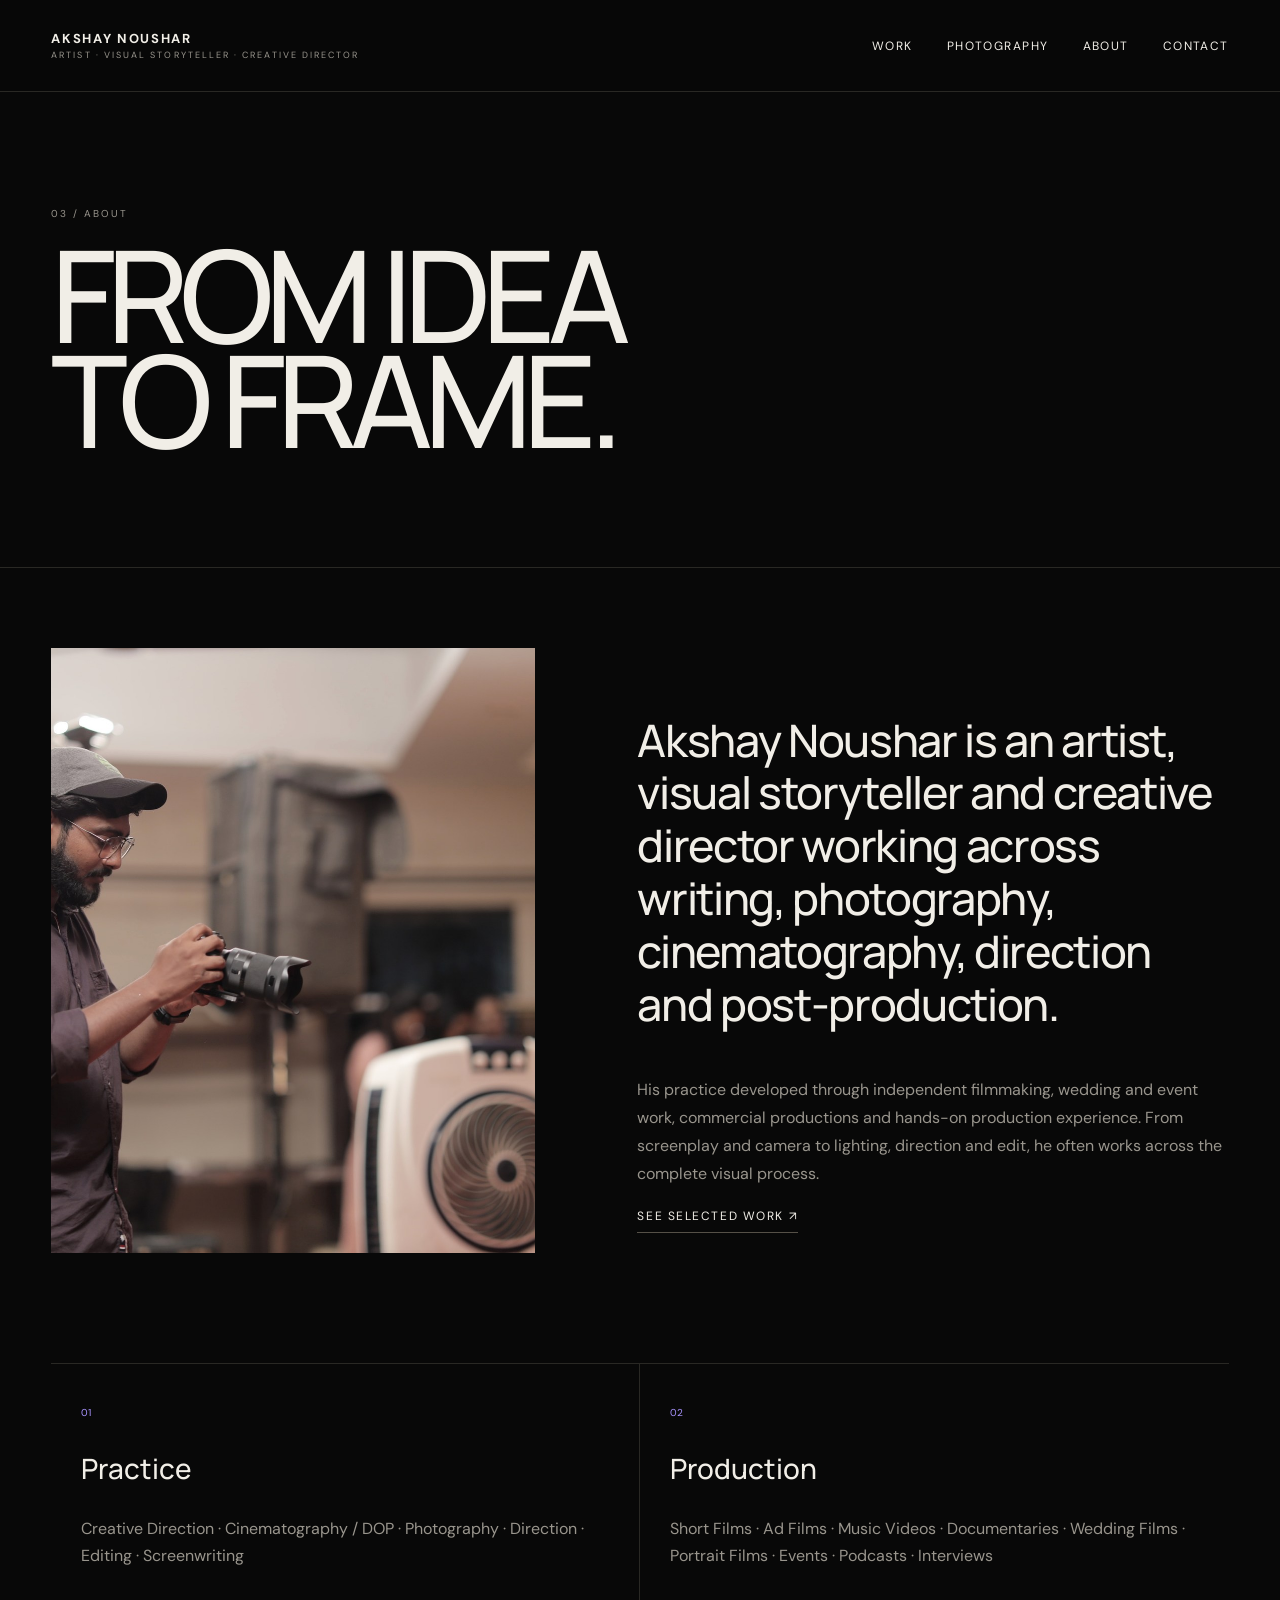
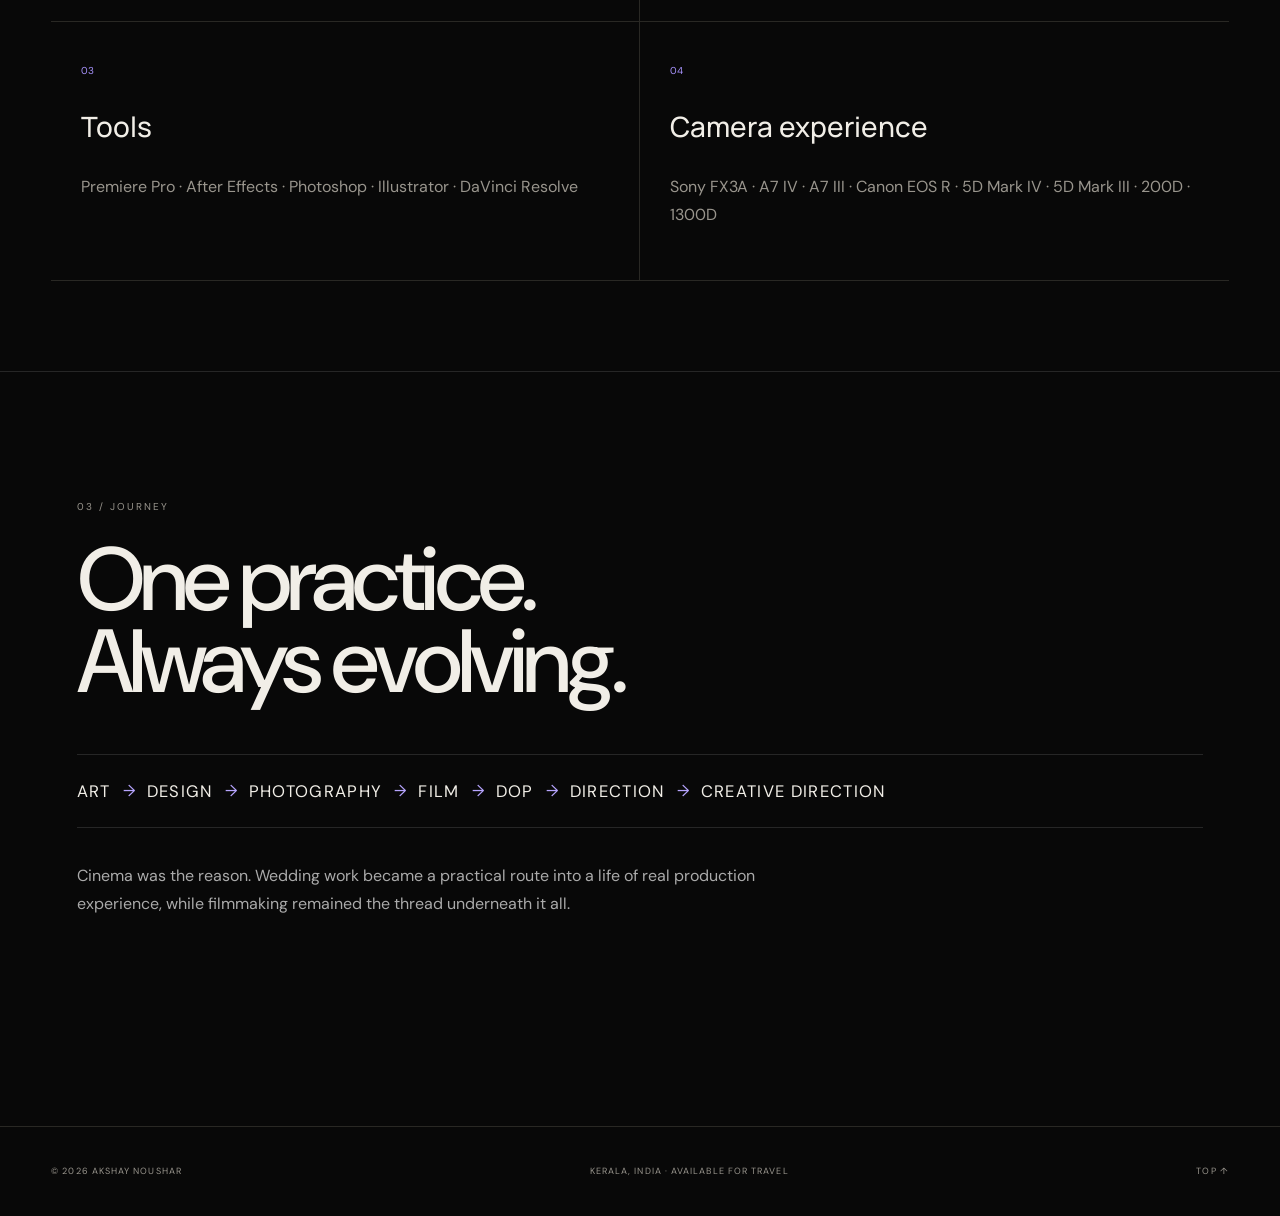
==== commit 1e689e55: "Add files via upload" ====
--- a/about/index.html
+++ b/about/index.html
@@ -3,70 +3,40 @@
 <head>
 <meta charset="utf-8">
 <meta name="viewport" content="width=device-width,initial-scale=1">
-<meta name="theme-color" content="#090909">
-<meta name="description" content="Akshay Noushar — Artist, Visual Storyteller & Creative Director.">
+<meta name="theme-color" content="#080808">
+<meta name="description" content="Akshay Noushar — Artist, Visual Storyteller and Creative Director. Selected film, cinematography, photography and creative work.">
 <title>About — Akshay Noushar</title>
+<link rel="preconnect" href="https://fonts.googleapis.com">
+<link rel="preconnect" href="https://fonts.gstatic.com" crossorigin>
+<link href="https://fonts.googleapis.com/css2?family=DM+Sans:wght@400;500;600&family=Manrope:wght@400;500;600&display=swap" rel="stylesheet">
 <link rel="stylesheet" href="../styles.css">
 </head><body><div id='top'></div><header class="site-header">
-<a class="identity" href="../index.html" aria-label="Akshay Noushar home">
-<span class="identity-name">AKSHAY NOUSHAR</span>
-<span class="identity-role">ARTIST · VISUAL STORYTELLER · CREATIVE DIRECTOR</span>
-</a>
-<button class="menu-toggle" type="button" aria-expanded="false" aria-label="Open navigation">MENU</button>
-<nav class="main-nav" aria-label="Primary navigation">
+<a class="brand" href="../index.html"><strong>AKSHAY NOUSHAR</strong><span>ARTIST · VISUAL STORYTELLER · CREATIVE DIRECTOR</span></a>
+<button class="menu-toggle" type="button" aria-label="Toggle navigation" aria-expanded="false">MENU</button>
+<nav>
 <a href="../work/">Work</a>
+<a href="../photography/">Photography</a>
 <a href="../about/">About</a>
 <a href="../contact/">Contact</a>
 </nav>
 </header>
-<main class="page">
-<section class="page-intro about-intro">
-<p class="section-index">02 / ABOUT</p>
-<h1>FROM IDEA<br>TO FRAME.</h1>
-<div><p class="big-copy">Akshay Noushar is an artist, visual storyteller and creative director working across writing, photography, cinematography, direction and post-production.</p></div>
+<main class="page-shell"><section class="page-hero"><p class="kicker">03 / About</p><h1>FROM IDEA<br>TO FRAME.</h1></section>
+<section class="about-editorial"><figure><img src="../assets/akshay-working.jpg" alt="Akshay Noushar working with a camera"></figure><div><p class="lead">Akshay Noushar is an artist, visual storyteller and creative director working across writing, photography, cinematography, direction and post-production.</p><p>His practice developed through independent filmmaking, wedding and event work, commercial productions and hands-on production experience. From screenplay and camera to lighting, direction and edit, he often works across the complete visual process.</p><a class="text-link" href="../work/">See selected work ↗</a></div></section>
+<section class="practice-grid"><div><span>01</span><h3>Practice</h3><p>Creative Direction · Cinematography / DOP · Photography · Direction · Editing · Screenwriting</p></div><div><span>02</span><h3>Production</h3><p>Short Films · Ad Films · Music Videos · Documentaries · Wedding Films · Portrait Films · Events · Podcasts · Interviews</p></div><div><span>03</span><h3>Tools</h3><p>Premiere Pro · After Effects · Photoshop · Illustrator · DaVinci Resolve</p></div><div><span>04</span><h3>Camera experience</h3><p>Sony FX3A · A7 IV · A7 III · Canon EOS R · 5D Mark IV · 5D Mark III · 200D · 1300D</p></div></section>
+
+<section class="journey-final">
+<p class="kicker">03 / Journey</p>
+<h2>One practice.<br>Always evolving.</h2>
+<div class="journey-track" aria-label="Creative progression">
+<span>ART</span><b>→</b><span>DESIGN</span><b>→</b><span>PHOTOGRAPHY</span><b>→</b><span>FILM</span><b>→</b><span>DOP</span><b>→</b><span>DIRECTION</span><b>→</b><span>CREATIVE DIRECTION</span>
+</div>
+<p class="journey-origin">Cinema was the reason. Wedding work became a practical route into a life of real production experience, while filmmaking remained the thread underneath it all.</p>
 </section>
 
-<section class="origin-story">
-<figure><img src="../assets/akshay-working.jpg" alt="Akshay Noushar working with a camera"></figure>
-<div>
-<p class="section-index">THE BEGINNING</p>
-<h2>Cinema was the reason.<br>The route became the career.</h2>
-<p>I started shooting weddings to make enough money to make a short film.</p>
-<p>That practical decision became years of hands-on production experience — working with people, cameras, light, time, crews, pressure and real deliverables — while the ambition to make cinema stayed underneath it all.</p>
-</div>
-</section>
-
-<section class="journey-full">
-<p class="section-index">THE PROGRESSION</p>
-<div class="timeline">
-<div><span>01</span><strong>ART</strong><p>Drawing, illustration and the instinct to make.</p></div>
-<div><span>02</span><strong>DESIGN</strong><p>Digital image-making, graphics, album design and visual composition.</p></div>
-<div><span>03</span><strong>PHOTOGRAPHY</strong><p>Portraits, people, weddings and visual observation.</p></div>
-<div><span>04</span><strong>FILM</strong><p>Moving images, editing, writing and story construction.</p></div>
-<div><span>05</span><strong>DOP</strong><p>Camera, lenses, lighting, framing and visual responsibility.</p></div>
-<div><span>06</span><strong>DIRECTION</strong><p>Performance, scene, production and final meaning.</p></div>
-<div><span>07</span><strong>CREATIVE DIRECTION</strong><p>Ideas, people, production and experience brought into one system.</p></div>
-</div>
-</section>
-
-<section class="practice-depth">
-<div class="practice-title"><p class="section-index">THE DEPTH</p><h2>Minimal title.<br>Deep practice.</h2></div>
-<div class="practice-columns">
-<div><span>CREATIVE</span><p>Writing &amp; Screenwriting<br>Art &amp; Illustration<br>Photography<br>Concept Development<br>Direction<br>Creative Direction</p></div>
-<div><span>TECHNICAL</span><p>Cinematography / DOP<br>Camera &amp; Lens Systems<br>Lighting<br>Editing<br>Post-production<br>Production Technology</p></div>
-<div><span>LEADERSHIP</span><p>Visual Planning<br>Production Direction<br>Crew / Unit Coordination<br>On-set Problem Solving<br>Campaign &amp; Experience Direction</p></div>
-</div>
-</section>
-
-<section class="about-close">
-<blockquote>“I create ideas, images and stories — and direct how they become experiences.”</blockquote>
-<a class="pill-link" href="../work/">SEE THE WORK ↗</a>
-</section>
 </main><footer class="site-footer">
-<div>© <span data-year></span> AKSHAY NOUSHAR</div>
-<div>KERALA, INDIA · AVAILABLE FOR TRAVEL</div>
-<a href="#top">BACK TO TOP ↑</a>
+<span>© <span id="year"></span> Akshay Noushar</span>
+<span>Kerala, India · Available for travel</span>
+<a href="#top">TOP ↑</a>
 </footer>
 <script src="../script.js"></script>
-</body>
-</html>+</body></html>
--- a/styles.css
+++ b/styles.css
@@ -1,14 +1,27 @@
 
-:root{--bg:#090909;--bg2:#0d0d0d;--ink:#f0ede6;--soft:#c8c3ba;--muted:#89857e;--line:#292825;--accent:#b7a5ff;--pad:clamp(22px,5vw,78px)}
-*{box-sizing:border-box}html{scroll-behavior:smooth}body{margin:0;background:var(--bg);color:var(--ink);font-family:Arial,Helvetica,sans-serif;-webkit-font-smoothing:antialiased}a{color:inherit;text-decoration:none}img{width:100%;display:block;object-fit:cover}button,input,textarea,select{font:inherit}.site-header{height:88px;padding:0 var(--pad);display:flex;align-items:center;justify-content:space-between;border-bottom:1px solid var(--line);position:sticky;top:0;background:rgba(9,9,9,.9);backdrop-filter:blur(16px);z-index:20}.identity{display:grid;gap:4px}.identity-name{font-size:12px;font-weight:700;letter-spacing:.16em}.identity-role{font-size:8px;letter-spacing:.18em;color:var(--muted)}.main-nav{display:flex;gap:34px}.main-nav a,.menu-toggle{font-size:10px;letter-spacing:.16em;text-transform:uppercase}.main-nav a:hover,.line-link:hover{color:var(--accent)}.menu-toggle{display:none;background:none;border:0;color:var(--ink)}
-.eyebrow,.section-index{margin:0;font-size:9px;line-height:1.3;letter-spacing:.18em;text-transform:uppercase;color:var(--muted)}.hero{min-height:calc(100vh - 88px);display:grid;grid-template-columns:1.08fr .92fr;border-bottom:1px solid var(--line)}.hero-type{padding:clamp(48px,8vw,118px) var(--pad);display:flex;flex-direction:column;justify-content:center}.hero h1{margin:26px 0 34px;font-size:clamp(70px,10vw,160px);line-height:.78;letter-spacing:-.075em;font-weight:500}.hero h1 span{display:block}.hero h1 span:nth-child(2){color:var(--accent)}.hero-statement{max-width:560px;font-size:clamp(17px,1.7vw,25px);line-height:1.5;color:var(--soft);margin:0 0 34px}.hero-actions{display:flex;gap:28px;flex-wrap:wrap}.line-link{font-size:10px;letter-spacing:.14em;border-bottom:1px solid #55514b;padding-bottom:7px}.line-link.quiet{color:var(--muted)}.hero-image{margin:0;position:relative;overflow:hidden;min-height:570px}.hero-image img{height:100%;filter:saturate(.78) contrast(1.05)}.hero-image:after{content:"";position:absolute;inset:0;background:linear-gradient(180deg,transparent 55%,rgba(0,0,0,.68))}.hero-image figcaption{position:absolute;z-index:2;left:24px;right:24px;bottom:22px;display:flex;justify-content:space-between;gap:20px;font-size:8px;letter-spacing:.14em}
-.manifesto{padding:clamp(90px,12vw,180px) var(--pad);border-bottom:1px solid var(--line)}.manifesto-copy{margin:42px 0;font-size:clamp(38px,6vw,88px);line-height:1.02;letter-spacing:-.045em}.manifesto-copy p{margin:.08em 0}.manifesto-copy em{font-style:normal;color:var(--accent)}.manifesto-meta{text-align:right;color:var(--muted);font-size:10px;letter-spacing:.12em;text-transform:uppercase}
-.selected-work{padding:clamp(85px,10vw,150px) var(--pad);border-bottom:1px solid var(--line)}.section-heading{display:grid;grid-template-columns:.6fr 1.4fr 1fr;gap:30px;align-items:end;margin-bottom:58px}.section-heading h2,.journey-tease h2,.connect-home h2,.origin-story h2,.practice-title h2,.photo-feature h2{font-size:clamp(48px,7vw,100px);font-weight:500;line-height:.9;letter-spacing:-.055em;margin:0}.section-heading>p:last-child{color:var(--muted);line-height:1.6;max-width:420px}.work-showcase{display:grid;grid-template-columns:1fr 1fr;gap:48px 22px}.work-card-large{grid-column:1/-1}.media{position:relative;overflow:hidden;background:#111}.work-card-large .media img{aspect-ratio:2.05/1}.work-card:not(.work-card-large) .media img,.archive-card .media img{aspect-ratio:1.55/1}.media img{transition:transform .5s ease;filter:saturate(.86)}.work-card:hover .media img,.archive-card:hover .media img{transform:scale(1.015)}.work-no{position:absolute;left:16px;top:16px;font-size:9px;letter-spacing:.14em}.media-type{position:absolute;right:16px;top:16px;font-size:8px;letter-spacing:.14em;background:rgba(0,0,0,.5);padding:8px 10px;border-radius:999px}.work-info{padding-top:18px}.work-info>span{font-size:8px;letter-spacing:.16em;color:var(--muted)}.work-info h3,.work-info h2{margin:7px 0 5px;font-size:clamp(26px,3vw,44px);font-weight:500;letter-spacing:-.035em}.work-info p{margin:0;color:var(--muted);font-size:13px}.section-end{padding-top:54px;text-align:right}.pill-link,.connect-cta{display:inline-flex;align-items:center;gap:20px;border:1px solid #47443f;border-radius:999px;padding:17px 22px;font-size:9px;letter-spacing:.15em}
-.journey-tease{padding:clamp(90px,12vw,175px) var(--pad);border-bottom:1px solid var(--line)}.journey-tease>div:first-child{display:grid;grid-template-columns:.5fr 2fr;gap:30px;margin-bottom:60px}.journey-line{display:flex;align-items:center;gap:13px;flex-wrap:wrap;padding:30px 0;border-block:1px solid var(--line);margin-bottom:36px}.journey-line span{font-size:clamp(13px,1.5vw,20px);letter-spacing:.08em}.journey-line i{font-style:normal;color:var(--accent)}.connect-home{padding:clamp(100px,13vw,190px) var(--pad);text-align:center}.connect-home h2{margin:34px 0 48px}.connect-cta b{font-size:16px;color:var(--accent)}
-.page-intro{padding:clamp(72px,10vw,150px) var(--pad);display:grid;grid-template-columns:.4fr 1.6fr 1fr;gap:34px;align-items:end;border-bottom:1px solid var(--line)}.page-intro h1{margin:0;font-size:clamp(65px,10vw,145px);line-height:.82;letter-spacing:-.07em;font-weight:500}.page-intro>div p{color:var(--soft);line-height:1.65;max-width:520px}.page-intro .micro{font-size:11px;color:var(--muted)}
-.archive-grid{padding:70px var(--pad) 120px;display:grid;grid-template-columns:repeat(2,1fr);gap:58px 22px}.archive-card{display:block}.external-panel{aspect-ratio:1.55/1;border:1px solid var(--line);padding:24px;display:grid;grid-template-columns:1fr auto;grid-template-rows:1fr auto;background:var(--bg2)}.external-panel span{font-size:clamp(70px,8vw,120px);color:#2d2c29}.external-panel b{font-size:28px;color:var(--accent)}.external-panel em{font-style:normal;font-size:9px;letter-spacing:.16em;color:var(--muted)}.work-note{padding:0 var(--pad) 120px;color:var(--muted);max-width:700px;line-height:1.7}
-.about-intro .big-copy{font-size:clamp(22px,2.7vw,40px);line-height:1.35;color:var(--ink)}.origin-story{padding:90px var(--pad);display:grid;grid-template-columns:.85fr 1.15fr;gap:7vw;align-items:center;border-bottom:1px solid var(--line)}.origin-story figure{margin:0}.origin-story img{aspect-ratio:4/5}.origin-story p:not(.section-index){color:var(--muted);line-height:1.75}.origin-story p:nth-of-type(2){font-size:clamp(20px,2.3vw,33px);color:var(--ink)}.journey-full{padding:100px var(--pad);border-bottom:1px solid var(--line)}.timeline{margin-top:42px}.timeline>div{display:grid;grid-template-columns:60px .7fr 1.3fr;gap:26px;padding:26px 0;border-top:1px solid var(--line);align-items:start}.timeline span{font-size:9px;color:var(--accent)}.timeline strong{font-size:clamp(20px,2.5vw,36px);font-weight:500}.timeline p{margin:0;color:var(--muted);line-height:1.6}.practice-depth{padding:100px var(--pad);border-bottom:1px solid var(--line)}.practice-title{display:grid;grid-template-columns:.5fr 1.5fr;gap:30px}.practice-columns{display:grid;grid-template-columns:repeat(3,1fr);margin-top:60px;border-top:1px solid var(--line)}.practice-columns>div{padding:30px;border-right:1px solid var(--line)}.practice-columns>div:last-child{border-right:0}.practice-columns span{font-size:9px;letter-spacing:.15em;color:var(--accent)}.practice-columns p{line-height:1.8;color:var(--muted)}.about-close{padding:110px var(--pad);text-align:center}.about-close blockquote{max-width:950px;margin:0 auto 44px;font-size:clamp(30px,5vw,72px);line-height:1.1;letter-spacing:-.04em}
-.photo-feature{padding:90px var(--pad);display:grid;grid-template-columns:1.2fr .8fr;gap:7vw;align-items:center;border-bottom:1px solid var(--line)}.photo-feature img{aspect-ratio:1.25/1}.photo-feature p:not(.section-index){color:var(--muted);line-height:1.7}.photo-strip{padding:70px var(--pad) 120px;display:grid;grid-template-columns:1fr 1.2fr 1fr;gap:14px;align-items:end}.photo-strip img{aspect-ratio:3/4}.photo-strip img:nth-child(2){aspect-ratio:4/5}
-.contact-grid{padding:90px var(--pad) 130px;display:grid;grid-template-columns:.8fr 1.2fr;gap:8vw}.contact-direct{display:flex;flex-direction:column;gap:17px}.contact-direct img{aspect-ratio:4/5;margin-bottom:20px}.contact-direct a,.contact-direct span{font-size:13px;color:var(--soft)}.contact-form{display:grid;gap:24px}.contact-form label{display:grid;gap:8px}.contact-form label span{font-size:9px;letter-spacing:.15em;text-transform:uppercase;color:var(--muted)}.contact-form input,.contact-form select,.contact-form textarea{background:transparent;border:0;border-bottom:1px solid #44413c;color:var(--ink);padding:13px 0;outline:none;border-radius:0}.contact-form textarea{resize:vertical}.contact-form button{justify-self:start;border:1px solid #504c46;border-radius:999px;background:none;color:var(--ink);padding:16px 22px;font-size:9px;letter-spacing:.15em;cursor:pointer}.form-status{font-size:11px;color:var(--muted)}
-.site-footer{min-height:90px;padding:24px var(--pad);border-top:1px solid var(--line);display:flex;justify-content:space-between;align-items:center;gap:20px;flex-wrap:wrap;color:var(--muted);font-size:8px;letter-spacing:.14em}
-@media(max-width:820px){.site-header{height:76px}.identity-role{display:none}.menu-toggle{display:block}.main-nav{display:none;position:absolute;top:76px;left:0;right:0;background:#0b0b0b;padding:28px var(--pad);border-bottom:1px solid var(--line);flex-direction:column}.menu-open .main-nav{display:flex}.hero{grid-template-columns:1fr}.hero-type{min-height:66vh}.hero-image{min-height:500px}.hero-image figcaption{display:grid}.manifesto-meta{text-align:left}.section-heading,.page-intro,.journey-tease>div:first-child,.practice-title{grid-template-columns:1fr}.work-showcase,.archive-grid,.origin-story,.photo-feature,.contact-grid{grid-template-columns:1fr}.work-card-large{grid-column:auto}.work-card-large .media img{aspect-ratio:1.55/1}.practice-columns{grid-template-columns:1fr}.practice-columns>div{border-right:0;border-bottom:1px solid var(--line)}.timeline>div{grid-template-columns:40px 1fr}.timeline p{grid-column:2}.photo-strip{grid-template-columns:1fr 1fr}.photo-strip img:last-child{display:none}.page-intro h1{font-size:clamp(58px,18vw,100px)}}+:root{--bg:#080808;--panel:#101010;--ink:#f1eee7;--muted:#99958d;--line:#292824;--accent:#a994ff;--pad:clamp(22px,4vw,64px)}
+*{box-sizing:border-box}html{scroll-behavior:smooth}body{margin:0;background:var(--bg);color:var(--ink);font-family:"DM Sans",sans-serif}a{color:inherit;text-decoration:none}img{display:block;width:100%;object-fit:cover}button,input,select,textarea{font:inherit}
+.site-header{height:92px;padding:0 var(--pad);display:flex;align-items:center;justify-content:space-between;border-bottom:1px solid var(--line);position:relative;z-index:10;background:rgba(8,8,8,.92);backdrop-filter:blur(16px)}.brand{display:grid;gap:2px}.brand strong{font-size:13px;letter-spacing:.13em}.brand span{font-size:9px;letter-spacing:.23em;color:var(--muted)}nav{display:flex;gap:34px;font-size:12px;text-transform:uppercase;letter-spacing:.12em}nav a:hover,.text-link:hover,.connect-link:hover{color:var(--accent)}.menu-toggle{display:none;background:none;border:0;color:var(--ink);font-size:11px;letter-spacing:.15em}
+.kicker{font-size:10px;letter-spacing:.2em;text-transform:uppercase;color:var(--muted);margin:0 0 22px}.home-hero{min-height:calc(100vh - 92px);padding:clamp(42px,7vw,100px) var(--pad);display:grid;grid-template-columns:1.08fr .92fr;gap:7vw;align-items:center}.hero-copy h1,.page-hero h1{font-family:Manrope,sans-serif;font-size:clamp(60px,10vw,154px);line-height:.82;letter-spacing:-.07em;margin:0;font-weight:500}.hero-copy h1 span{color:var(--accent)}.hero-note{max-width:430px;color:#c4c0b8;font-size:clamp(16px,1.6vw,23px);line-height:1.5;margin:34px 0}.text-link{display:inline-flex;gap:12px;font-size:12px;letter-spacing:.13em;text-transform:uppercase;border-bottom:1px solid #555047;padding-bottom:8px}.hero-portrait{margin:0;align-self:stretch;min-height:520px;position:relative;overflow:hidden}.hero-portrait img{height:100%;filter:saturate(.8) contrast(1.03)}.hero-portrait:after{content:"";position:absolute;inset:0;background:linear-gradient(180deg,transparent 60%,rgba(0,0,0,.55))}.hero-portrait figcaption{position:absolute;bottom:20px;left:20px;z-index:2;font-size:9px;letter-spacing:.16em}
+.discipline-strip{padding:24px var(--pad);border-block:1px solid var(--line);display:flex;justify-content:space-between;align-items:center;font-family:Manrope;font-size:clamp(17px,2.5vw,34px);letter-spacing:.05em}.discipline-strip i{font-style:normal;color:var(--accent);font-size:12px}
+.selected{padding:clamp(80px,10vw,150px) var(--pad)}.section-intro{display:grid;grid-template-columns:1fr 1.4fr auto;align-items:end;gap:30px;margin-bottom:56px}.section-intro h2,.home-about h2,.connect-band h2,.photo-lead h2{font:500 clamp(38px,5.5vw,82px)/.98 Manrope;margin:0;letter-spacing:-.045em}.feature-grid{display:grid;grid-template-columns:1fr 1fr;gap:44px 24px}.feature-card{display:block}.feature-card img{aspect-ratio:16/10;transition:transform .55s ease;filter:saturate(.88)}.feature-card:hover img{transform:scale(1.015)}.feature-card>div{padding-top:18px}.feature-card small,.project-card small{color:var(--muted);text-transform:uppercase;letter-spacing:.14em;font-size:9px}.feature-card h3{font:500 clamp(25px,3vw,42px) Manrope;margin:7px 0}.feature-card p,.project-card p{margin:0;color:var(--muted)}.feature-wide{grid-column:1/-1}.feature-wide img{aspect-ratio:2/1}
+.home-about{border-top:1px solid var(--line);padding:clamp(80px,10vw,150px) var(--pad);display:grid;grid-template-columns:.7fr 2fr;gap:6vw}.home-about>div{display:grid;grid-template-columns:1.2fr 1fr;gap:40px}.home-about p:not(.kicker){color:#b8b4ad;line-height:1.7;max-width:560px}.connect-band{padding:clamp(90px,12vw,180px) var(--pad);border-top:1px solid var(--line);text-align:center}.connect-band h2{margin-bottom:46px}.connect-link{display:inline-flex;gap:18px;border:1px solid #47443e;border-radius:999px;padding:18px 26px;font-size:11px;letter-spacing:.15em}
+.page-shell{padding-bottom:80px}.page-hero{padding:clamp(70px,9vw,140px) var(--pad) clamp(70px,9vw,120px);border-bottom:1px solid var(--line)}.page-hero p:last-child{max-width:540px;color:var(--muted);line-height:1.6;margin:40px 0 0}.project-grid{padding:70px var(--pad);display:grid;grid-template-columns:repeat(2,1fr);gap:64px 24px}.project-image{position:relative;overflow:hidden}.project-image img{aspect-ratio:16/10;transition:transform .45s}.project-card:hover .project-image img{transform:scale(1.018)}.project-image span{position:absolute;top:16px;left:16px;font-size:10px;letter-spacing:.12em}.project-card h2{font:500 clamp(26px,3vw,45px) Manrope;margin:8px 0}.project-card small{display:block;margin-top:18px}.archive-card{min-height:420px;border:1px solid var(--line);padding:28px;display:flex;flex-direction:column;justify-content:flex-end}.archive-mark{font:500 clamp(70px,9vw,140px) Manrope;color:#272621;margin-bottom:auto;display:flex;justify-content:space-between}.archive-mark b{font-size:30px;color:var(--accent)}
+.photo-lead{padding:80px var(--pad);display:grid;grid-template-columns:1.25fr .75fr;gap:7vw;align-items:center}.photo-lead img{aspect-ratio:1.2/1}.photo-lead p:not(.kicker){color:var(--muted);line-height:1.7}.photo-triptych{padding:0 var(--pad) 100px;display:grid;grid-template-columns:1fr 1.3fr 1fr;gap:16px;align-items:end}.photo-triptych img{aspect-ratio:3/4}.photo-triptych img:nth-child(2){aspect-ratio:4/5}
+.about-editorial{padding:80px var(--pad);display:grid;grid-template-columns:.9fr 1.1fr;gap:8vw;align-items:center}.about-editorial figure{margin:0}.about-editorial img{aspect-ratio:4/5}.about-editorial .lead{font:500 clamp(25px,3.5vw,50px)/1.18 Manrope;letter-spacing:-.03em}.about-editorial p:not(.lead){color:var(--muted);line-height:1.75}.practice-grid{border-top:1px solid var(--line);margin:30px var(--pad) 90px;display:grid;grid-template-columns:repeat(2,1fr)}.practice-grid>div{padding:36px 30px;border-bottom:1px solid var(--line)}.practice-grid>div:nth-child(odd){border-right:1px solid var(--line)}.practice-grid span{color:var(--accent);font-size:10px}.practice-grid h3{font:500 28px Manrope}.practice-grid p{color:var(--muted);line-height:1.7}
+.contact-layout{padding:80px var(--pad);display:grid;grid-template-columns:.8fr 1.2fr;gap:8vw}.contact-details{display:flex;flex-direction:column;gap:18px}.contact-details img{aspect-ratio:4/5;margin-bottom:20px}.contact-details a,.contact-details span{font-size:13px;color:#c7c3bb}.enquiry-form{display:grid;gap:24px}.enquiry-form label{display:grid;gap:8px;font-size:10px;text-transform:uppercase;letter-spacing:.13em;color:var(--muted)}.enquiry-form input,.enquiry-form select,.enquiry-form textarea{width:100%;background:transparent;color:var(--ink);border:0;border-bottom:1px solid #45423c;padding:12px 0;outline:none}.enquiry-form textarea{resize:vertical}.enquiry-form button{justify-self:start;border:1px solid #555148;background:transparent;color:var(--ink);border-radius:999px;padding:16px 24px;font-size:10px;letter-spacing:.15em;cursor:pointer}.form-status{font-size:12px;color:var(--muted)}
+.site-footer{border-top:1px solid var(--line);min-height:90px;padding:0 var(--pad);display:flex;align-items:center;justify-content:space-between;color:var(--muted);font-size:9px;letter-spacing:.12em;text-transform:uppercase}
+@media(max-width:800px){.site-header{height:76px}.menu-toggle{display:block}nav{display:none;position:absolute;top:76px;left:0;right:0;background:#0b0b0b;padding:28px var(--pad);border-bottom:1px solid var(--line);flex-direction:column;gap:22px}body.menu-open nav{display:flex}.home-hero{grid-template-columns:1fr;min-height:auto}.hero-portrait{min-height:470px}.discipline-strip{gap:10px}.section-intro{grid-template-columns:1fr}.feature-grid,.project-grid{grid-template-columns:1fr}.feature-wide{grid-column:auto}.home-about,.home-about>div,.photo-lead,.about-editorial,.contact-layout{grid-template-columns:1fr}.photo-triptych{grid-template-columns:1fr 1fr}.photo-triptych img:last-child{display:none}.practice-grid{grid-template-columns:1fr}.practice-grid>div:nth-child(odd){border-right:0}.site-footer{gap:14px;flex-wrap:wrap;padding-block:25px}.page-hero h1{font-size:clamp(56px,18vw,100px)}}
+
+/* FINAL LIVE — identity and journey refinements */
+.brand span{max-width:420px}
+.home-hero h1{letter-spacing:-.065em}
+.journey-final{padding:clamp(80px,10vw,150px) var(--page,6vw);border-top:1px solid rgba(255,255,255,.12)}
+.journey-final h2{font-size:clamp(44px,7vw,100px);line-height:.92;letter-spacing:-.055em;font-weight:500;margin:26px 0 50px}
+.journey-track{display:flex;align-items:center;flex-wrap:wrap;gap:12px;padding:25px 0;border-top:1px solid rgba(255,255,255,.12);border-bottom:1px solid rgba(255,255,255,.12)}
+.journey-track span{font-size:clamp(11px,1.3vw,18px);letter-spacing:.08em}
+.journey-track b{font-weight:400;color:#b7a5ff}
+.journey-origin{max-width:720px;margin:34px 0 0;color:#aaa;line-height:1.75}
+.form-status{min-height:1.4em;font-size:12px;color:#aaa;margin-top:14px}
+button:disabled,input[type=submit]:disabled{opacity:.45;cursor:wait}
+@media(max-width:760px){.brand span{display:none}.discipline-strip{gap:12px;overflow:hidden}.journey-track{gap:9px}}
